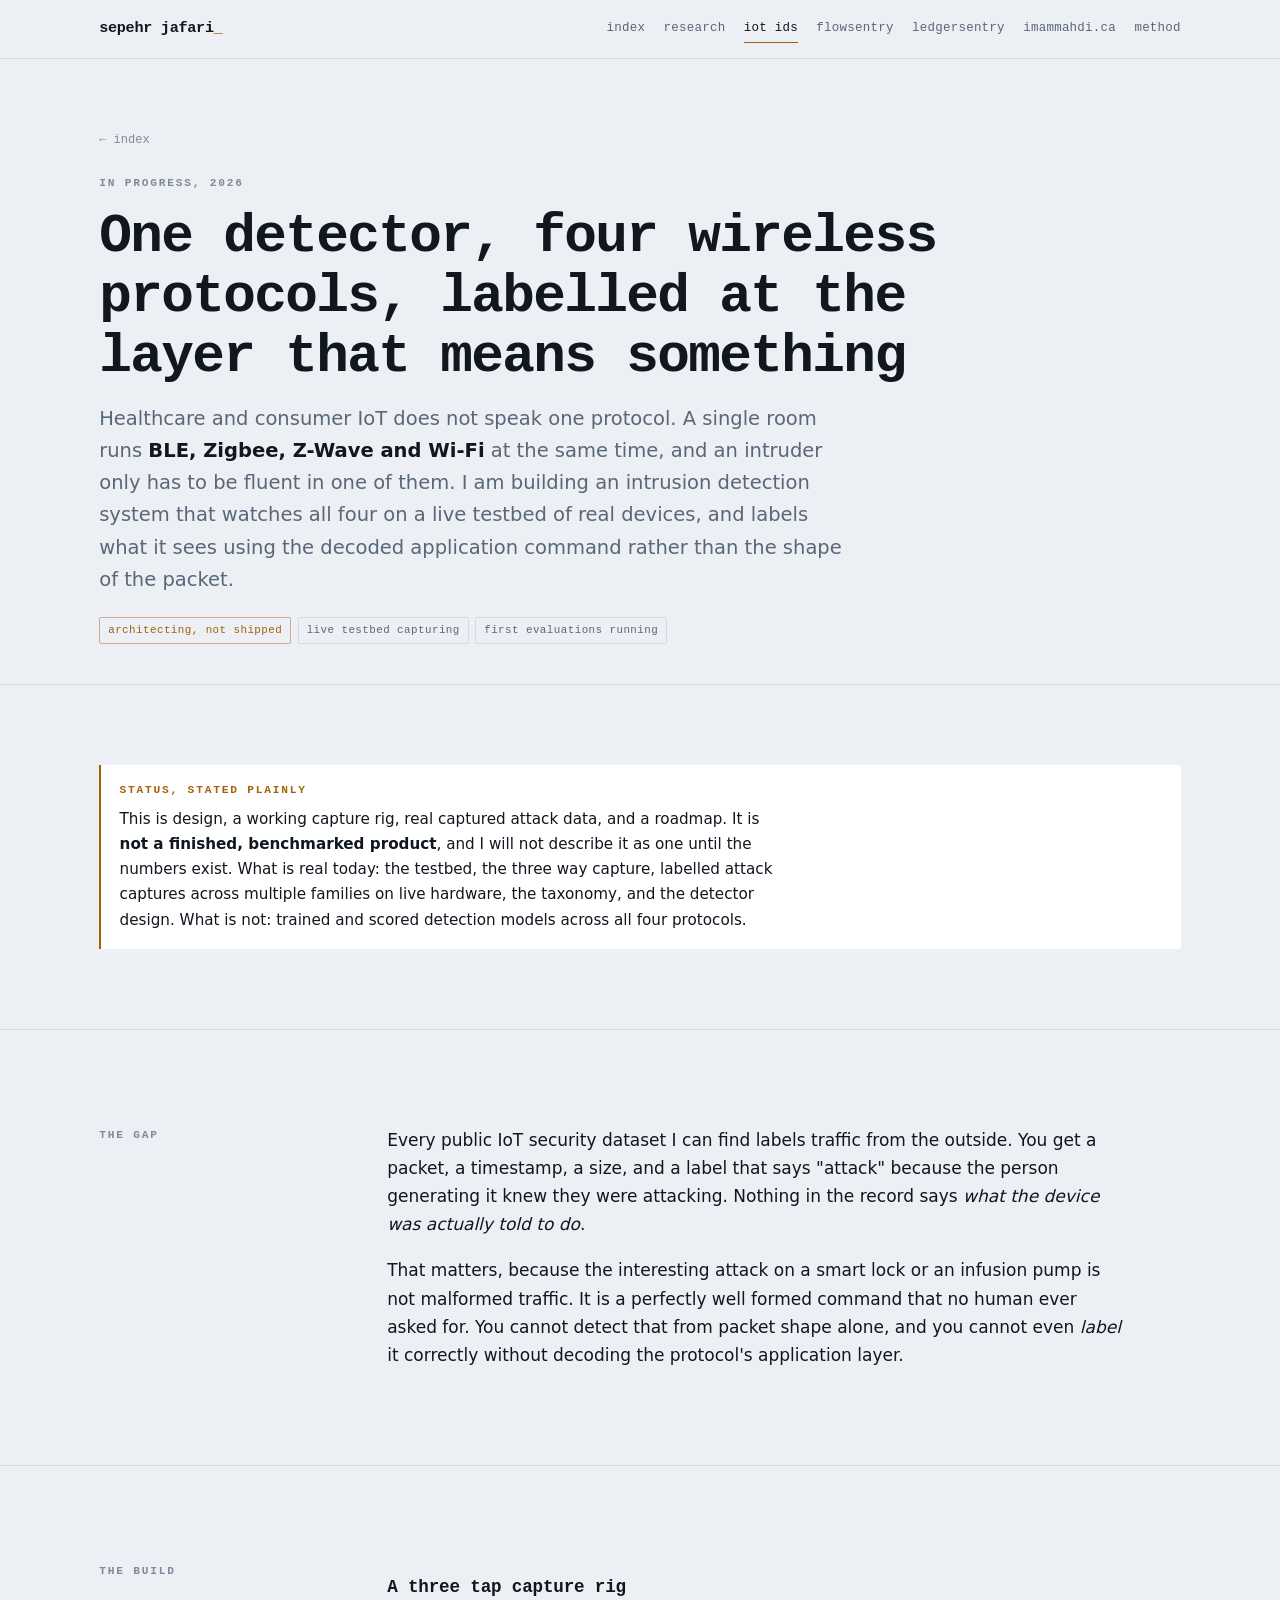
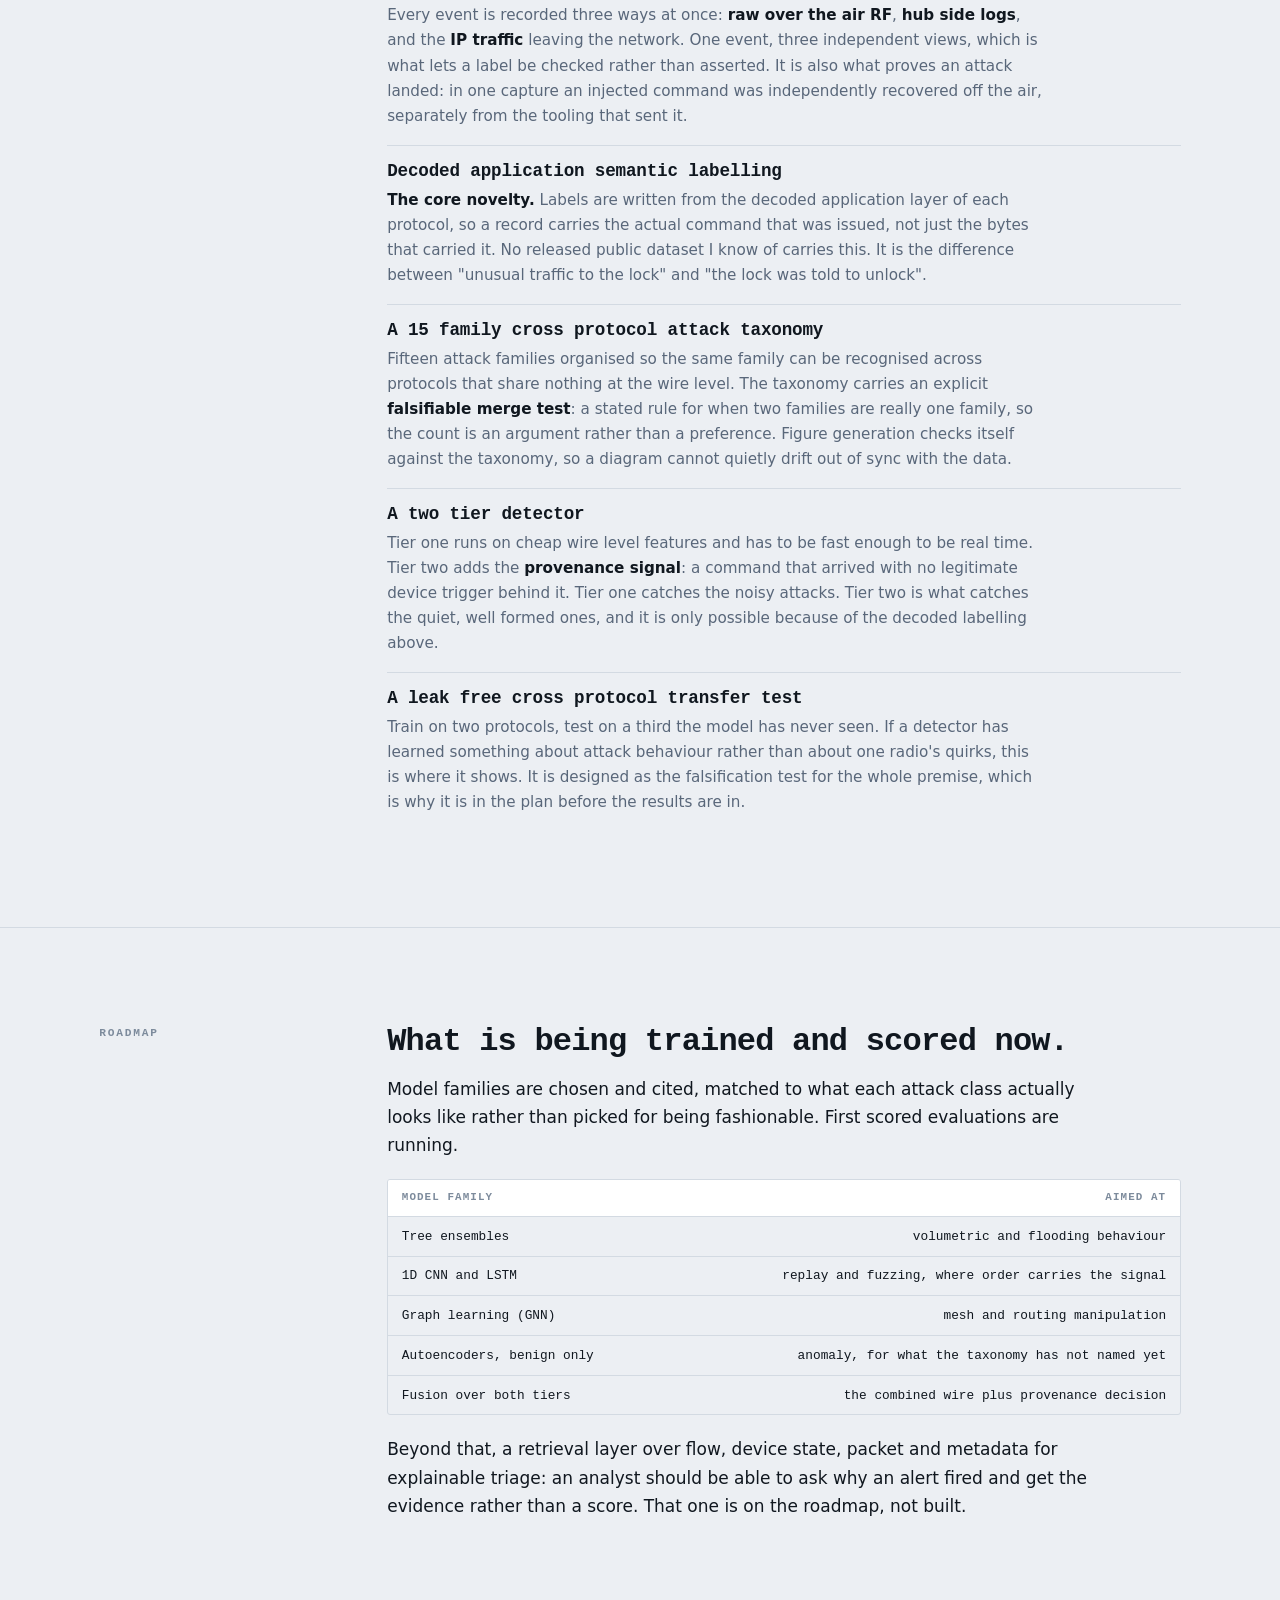
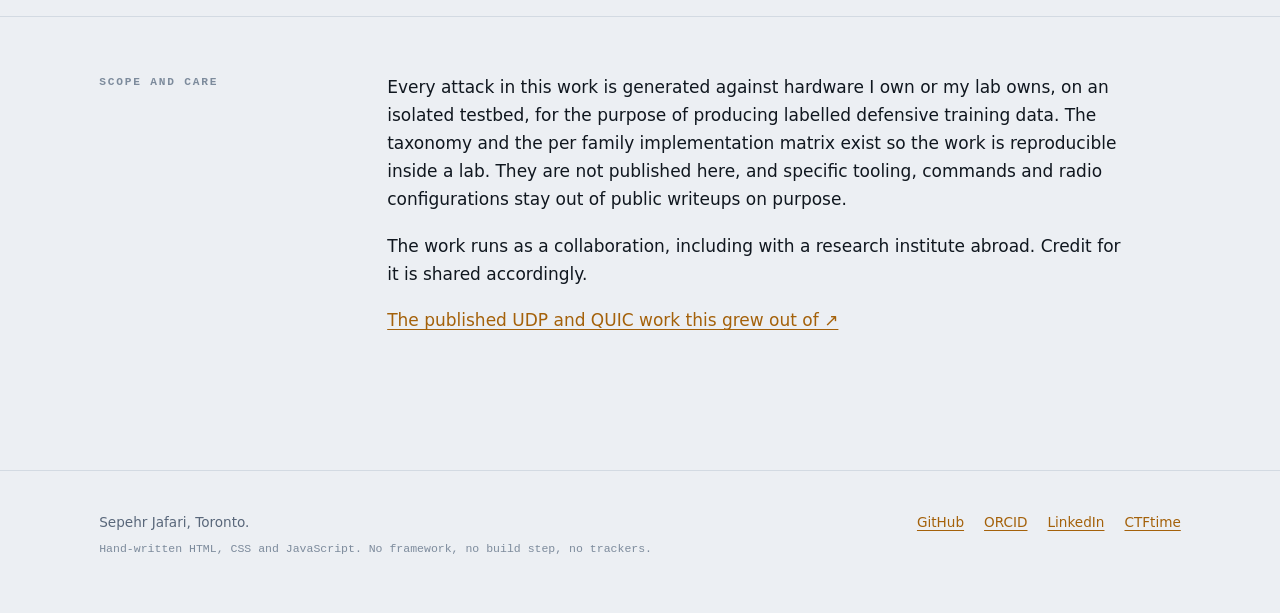
==== ids.html @ c684f10b "Replace the placeholder page with the real site Seven hand-written pages, no framework, no build ste" ====
<!DOCTYPE html>
<html lang="en">
<head>
<meta charset="utf-8">
<meta name="viewport" content="width=device-width, initial-scale=1">
<title>Four protocol IoT intrusion detection, in progress</title>
<meta name="description" content="An intrusion detection system spanning BLE, Zigbee, Z-Wave and Wi-Fi on a live testbed of real devices, labelled at the decoded application layer. Currently being architected.">
<link rel="icon" href="data:image/svg+xml,%3Csvg xmlns='http://www.w3.org/2000/svg' viewBox='0 0 16 16'%3E%3Crect width='16' height='16' fill='%23080d14'/%3E%3Crect x='2' y='3' width='4' height='4' fill='%2363d3ff'/%3E%3Crect x='7' y='3' width='4' height='4' fill='%2363d3ff'/%3E%3Crect x='12' y='3' width='2' height='4' fill='%23ff6b81'/%3E%3Crect x='2' y='9' width='4' height='4' fill='%2363d3ff'/%3E%3Crect x='7' y='9' width='7' height='4' fill='%23f0a848'/%3E%3C/svg%3E">
<link rel="stylesheet" href="assets/site.css">
</head>
<body>
<main id="main">

<section class="proj-head">
  <div class="wrap">
    <a class="backlink" href="index.html">&#8592; index</a>
    <span class="eyebrow">In progress, 2026</span>
    <h1>One detector, four wireless protocols, labelled at the layer that means something</h1>
    <p class="lede">
      Healthcare and consumer IoT does not speak one protocol. A single room runs
      <strong>BLE, Zigbee, Z-Wave and Wi-Fi</strong> at the same time, and an intruder only has to
      be fluent in one of them. I am building an intrusion detection system that watches all four
      on a live testbed of real devices, and labels what it sees using the decoded application
      command rather than the shape of the packet.
    </p>
    <div class="tags">
      <span class="tag tag-build">architecting, not shipped</span>
      <span class="tag">live testbed capturing</span>
      <span class="tag">first evaluations running</span>
    </div>
  </div>
</section>

<section class="tight">
  <div class="wrap">
    <div class="note">
      <span class="eyebrow">Status, stated plainly</span>
      <p>
        This is design, a working capture rig, real captured attack data, and a roadmap. It is
        <strong>not a finished, benchmarked product</strong>, and I will not describe it as one until
        the numbers exist. What is real today: the testbed, the three way capture, labelled attack
        captures across multiple families on live hardware, the taxonomy, and the detector design.
        What is not: trained and scored detection models across all four protocols.
      </p>
    </div>
  </div>
</section>

<section>
  <div class="wrap cols">
    <div class="col-head"><span class="eyebrow">The gap</span></div>
    <div>
      <p>
        Every public IoT security dataset I can find labels traffic from the outside. You get a
        packet, a timestamp, a size, and a label that says "attack" because the person generating it
        knew they were attacking. Nothing in the record says <em>what the device was actually told to
        do</em>.
      </p>
      <p>
        That matters, because the interesting attack on a smart lock or an infusion pump is not
        malformed traffic. It is a perfectly well formed command that no human ever asked for. You
        cannot detect that from packet shape alone, and you cannot even <em>label</em> it correctly
        without decoding the protocol's application layer.
      </p>
    </div>
  </div>
</section>

<section>
  <div class="wrap cols">
    <div class="col-head"><span class="eyebrow">The build</span></div>
    <div>
      <ul class="speclist">
        <li>
          <h3>A three tap capture rig</h3>
          <p>Every event is recorded three ways at once: <strong>raw over the air RF</strong>,
          <strong>hub side logs</strong>, and the <strong>IP traffic</strong> leaving the network.
          One event, three independent views, which is what lets a label be checked rather than
          asserted. It is also what proves an attack landed: in one capture an injected command was
          independently recovered off the air, separately from the tooling that sent it.</p>
        </li>
        <li>
          <h3>Decoded application semantic labelling</h3>
          <p><strong>The core novelty.</strong> Labels are written from the decoded application
          layer of each protocol, so a record carries the actual command that was issued, not just
          the bytes that carried it. No released public dataset I know of carries this. It is the
          difference between "unusual traffic to the lock" and "the lock was told to unlock".</p>
        </li>
        <li>
          <h3>A 15 family cross protocol attack taxonomy</h3>
          <p>Fifteen attack families organised so the same family can be recognised across
          protocols that share nothing at the wire level. The taxonomy carries an explicit
          <strong>falsifiable merge test</strong>: a stated rule for when two families are really one
          family, so the count is an argument rather than a preference. Figure generation checks
          itself against the taxonomy, so a diagram cannot quietly drift out of sync with the data.</p>
        </li>
        <li>
          <h3>A two tier detector</h3>
          <p>Tier one runs on cheap wire level features and has to be fast enough to be real time.
          Tier two adds the <strong>provenance signal</strong>: a command that arrived with no
          legitimate device trigger behind it. Tier one catches the noisy attacks. Tier two is what
          catches the quiet, well formed ones, and it is only possible because of the decoded
          labelling above.</p>
        </li>
        <li>
          <h3>A leak free cross protocol transfer test</h3>
          <p>Train on two protocols, test on a third the model has never seen. If a detector has
          learned something about attack behaviour rather than about one radio's quirks, this is
          where it shows. It is designed as the falsification test for the whole premise, which is
          why it is in the plan before the results are in.</p>
        </li>
      </ul>
    </div>
  </div>
</section>

<section>
  <div class="wrap cols">
    <div class="col-head"><span class="eyebrow">Roadmap</span></div>
    <div>
      <h2 style="margin-bottom:1rem">What is being trained and scored now.</h2>
      <p>
        Model families are chosen and cited, matched to what each attack class actually looks like
        rather than picked for being fashionable. First scored evaluations are running.
      </p>
      <div class="table-scroll">
        <table>
          <thead>
            <tr><th scope="col">Model family</th><th scope="col">Aimed at</th></tr>
          </thead>
          <tbody>
            <tr><td>Tree ensembles</td><td>volumetric and flooding behaviour</td></tr>
            <tr><td>1D CNN and LSTM</td><td>replay and fuzzing, where order carries the signal</td></tr>
            <tr><td>Graph learning (GNN)</td><td>mesh and routing manipulation</td></tr>
            <tr><td>Autoencoders, benign only</td><td>anomaly, for what the taxonomy has not named yet</td></tr>
            <tr><td>Fusion over both tiers</td><td>the combined wire plus provenance decision</td></tr>
          </tbody>
        </table>
      </div>
      <p>
        Beyond that, a retrieval layer over flow, device state, packet and metadata for explainable
        triage: an analyst should be able to ask why an alert fired and get the evidence rather than
        a score. That one is on the roadmap, not built.
      </p>
    </div>
  </div>
</section>

<section class="tight">
  <div class="wrap cols">
    <div class="col-head"><span class="eyebrow">Scope and care</span></div>
    <div>
      <p>
        Every attack in this work is generated against hardware I own or my lab owns, on an isolated
        testbed, for the purpose of producing labelled defensive training data. The taxonomy and the
        per family implementation matrix exist so the work is reproducible inside a lab. They are not
        published here, and specific tooling, commands and radio configurations stay out of public
        writeups on purpose.
      </p>
      <p>
        The work runs as a collaboration, including with a research institute abroad. Credit for it
        is shared accordingly.
      </p>
      <p><a href="research.html">The published UDP and QUIC work this grew out of &#8599;</a></p>
    </div>
  </div>
</section>

</main>
<script src="assets/site.js"></script>
</body>
</html>
---- assets/site.css ----
/* Sepehr Jafari, personal site.
   Hand-written CSS, no framework, no build step, no webfonts.
   Palette is semantic on purpose: cyan = the model answered and was right,
   rose = it answered and was wrong, grey = it abstained, amber = the control
   you are holding. Every page reuses that mapping. */

:root {
  color-scheme: dark light;

  --ink:      #080d14;
  --surface:  #0f1620;
  --raised:   #141d2a;
  --line:     #1e2a38;
  --text:     #dfe7f0;
  --muted:    #8b9bb0;
  --faint:    #5d6c80;

  --signal:   #63d3ff;
  --warn:     #ff6b81;
  --accent:   #f0a848;
  --abstain:  #33445a;

  --mono: ui-monospace, "SF Mono", "Cascadia Mono", "Segoe UI Mono", "Roboto Mono", Menlo, Consolas, monospace;
  --sans: "Segoe UI", system-ui, -apple-system, "Helvetica Neue", Arial, sans-serif;

  --wrap: 74rem;
  --gut: clamp(1.25rem, 4vw, 3.5rem);
  --rule: 1px solid var(--line);
}

@media (prefers-color-scheme: light) {
  :root {
    --ink:     #eceff3;
    --surface: #ffffff;
    --raised:  #f6f8fa;
    --line:    #d3dae2;
    --text:    #10171f;
    --muted:   #59677a;
    --faint:   #7d8b9c;
    --signal:  #0f7fb0;
    --warn:    #c02a44;
    --accent:  #a4610a;
    --abstain: #aab6c4;
  }
}

*, *::before, *::after { box-sizing: border-box; }

html { -webkit-text-size-adjust: 100%; scroll-behavior: smooth; }
@media (prefers-reduced-motion: reduce) { html { scroll-behavior: auto; } }

body {
  margin: 0;
  background: var(--ink);
  color: var(--text);
  font-family: var(--sans);
  font-size: 17px;
  line-height: 1.65;
  -webkit-font-smoothing: antialiased;
}

/* ---------- type ---------- */

h1, h2, h3, h4 {
  font-family: var(--mono);
  font-weight: 700;
  letter-spacing: -0.03em;
  line-height: 1.1;
  margin: 0;
  text-wrap: balance;
}

h1 { font-size: clamp(2rem, 5.2vw, 3.4rem); }
h2 { font-size: clamp(1.45rem, 3vw, 2rem); letter-spacing: -0.025em; }
h3 { font-size: 1.1rem; letter-spacing: -0.01em; }

p { margin: 0 0 1.1em; max-width: 68ch; }
p:last-child { margin-bottom: 0; }

a { color: var(--accent); text-decoration-thickness: 1px; text-underline-offset: 3px; }
a:hover { color: var(--text); }
a:focus-visible, button:focus-visible, input:focus-visible, summary:focus-visible {
  outline: 2px solid var(--accent);
  outline-offset: 3px;
  border-radius: 2px;
}

code, .mono { font-family: var(--mono); font-size: 0.86em; }

strong { font-weight: 650; color: var(--text); }

/* the eyebrow is always a real coordinate: a section id, a date, a status */
.eyebrow {
  font-family: var(--mono);
  font-size: 0.7rem;
  font-weight: 600;
  letter-spacing: 0.16em;
  text-transform: uppercase;
  color: var(--faint);
  margin: 0 0 0.9rem;
  display: block;
}

/* the structural device of this whole site: every number carries its source */
.cite {
  display: block;
  font-family: var(--mono);
  font-size: 0.68rem;
  line-height: 1.5;
  color: var(--faint);
  letter-spacing: 0.01em;
  margin-top: 0.35rem;
  overflow-wrap: anywhere;
}
.cite::before { content: "\21b3\00a0"; opacity: 0.55; }

/* ---------- shell ---------- */

.skip {
  position: absolute; left: -9999px;
  background: var(--accent); color: var(--ink);
  padding: 0.6rem 1rem; font-family: var(--mono); font-size: 0.8rem; z-index: 99;
}
.skip:focus { left: 1rem; top: 1rem; }

.wrap { width: 100%; max-width: var(--wrap); margin-inline: auto; padding-inline: var(--gut); }

.site-head {
  position: sticky; top: 0; z-index: 40;
  background: color-mix(in srgb, var(--ink) 88%, transparent);
  backdrop-filter: blur(10px);
  border-bottom: var(--rule);
}
.site-head .wrap {
  display: flex; align-items: center; gap: 1.5rem;
  min-height: 3.6rem; flex-wrap: wrap;
}
.brand {
  font-family: var(--mono); font-weight: 700; font-size: 0.95rem;
  letter-spacing: -0.02em; color: var(--text); text-decoration: none;
  white-space: nowrap;
}
.brand:hover { color: var(--accent); }
.brand span { color: var(--accent); }
.site-nav { display: flex; gap: 1.15rem; flex-wrap: wrap; margin-inline-start: auto; }
.site-nav a {
  font-family: var(--mono); font-size: 0.78rem; letter-spacing: 0.02em;
  color: var(--muted); text-decoration: none; padding: 0.2rem 0;
  border-bottom: 1px solid transparent;
}
.site-nav a:hover { color: var(--text); }
.site-nav a[aria-current="page"] { color: var(--text); border-bottom-color: var(--accent); }

/* On a phone the nav wraps to two rows, and two sticky rows eat a quarter of
   the viewport. Let it scroll away instead. */
@media (max-width: 46rem) {
  .site-head { position: static; }
  .site-head .wrap { padding-block: 0.75rem; gap: 0.5rem 1rem; }
  .site-nav { margin-inline-start: 0; width: 100%; }
}

.site-foot {
  border-top: var(--rule); margin-top: 5rem;
  padding-block: 2.5rem 3.5rem;
  font-size: 0.85rem; color: var(--muted);
}
.site-foot .wrap { display: flex; flex-wrap: wrap; gap: 1rem 2.5rem; align-items: baseline; }
.site-foot .mono { color: var(--faint); }
.foot-links { display: flex; gap: 1.25rem; flex-wrap: wrap; margin-inline-start: auto; }

/* ---------- sections ---------- */

section { padding-block: clamp(3.5rem, 8vw, 6rem); }
section + section { border-top: var(--rule); }
.tight { padding-block: clamp(2.5rem, 5vw, 3.5rem); }

.lede { font-size: clamp(1.05rem, 2vw, 1.22rem); color: var(--muted); max-width: 60ch; }
.lede strong { color: var(--text); }

.cols {
  display: grid; gap: clamp(1.5rem, 4vw, 3rem);
  grid-template-columns: minmax(0, 15rem) minmax(0, 1fr);
  align-items: start;
}
@media (max-width: 52rem) { .cols { grid-template-columns: 1fr; } }
.cols > .col-head { position: sticky; top: 5rem; }
@media (max-width: 52rem) { .cols > .col-head { position: static; } }

/* ---------- hero ---------- */

.hero { padding-block: clamp(3rem, 7vw, 5.5rem) clamp(2.5rem, 5vw, 4rem); }
.hero-grid {
  display: grid; gap: clamp(2rem, 5vw, 3.5rem);
  grid-template-columns: minmax(0, 1fr) minmax(0, 34rem);
  align-items: center;
}
@media (max-width: 62rem) { .hero-grid { grid-template-columns: 1fr; } }

.hero h1 { margin-bottom: 1.25rem; }
.hero h1 em {
  font-style: normal; color: var(--accent);
}
.hero-sub { font-size: clamp(1rem, 1.8vw, 1.15rem); color: var(--muted); max-width: 46ch; }
.hero-meta {
  margin-top: 1.75rem; display: flex; flex-wrap: wrap; gap: 0.5rem 0.6rem;
}

/* ---------- the instrument (signature element) ---------- */

.instrument {
  background: var(--surface);
  border: var(--rule);
  border-radius: 3px;
  padding: 1.15rem 1.25rem 1.35rem;
}
.instrument-head {
  display: flex; justify-content: space-between; align-items: baseline;
  gap: 1rem; margin-bottom: 0.9rem; flex-wrap: wrap;
}
.instrument-head h2 { font-size: 0.82rem; letter-spacing: 0.1em; text-transform: uppercase; color: var(--muted); font-weight: 600; }

#flowgrid {
  display: block; width: 100%; height: auto; aspect-ratio: 73 / 30;
  border-radius: 2px;
}

.readout {
  display: grid; grid-template-columns: repeat(3, minmax(0, 1fr));
  gap: 0.75rem; margin-top: 1rem;
  font-family: var(--mono);
}
.readout div { min-width: 0; }
.readout .k {
  display: block; font-size: 0.63rem; letter-spacing: 0.12em;
  text-transform: uppercase; color: var(--faint); margin-bottom: 0.2rem;
}
.readout .v { font-size: clamp(1.05rem, 2.6vw, 1.45rem); font-weight: 700; letter-spacing: -0.02em; }
.v-signal { color: var(--signal); }
.v-warn { color: var(--warn); }
.v-accent { color: var(--accent); }

.knob { margin-top: 1.15rem; }
.knob label {
  display: flex; justify-content: space-between; align-items: baseline;
  font-family: var(--mono); font-size: 0.72rem; color: var(--muted);
  letter-spacing: 0.05em; margin-bottom: 0.5rem;
}
.knob label b { color: var(--accent); font-size: 0.85rem; }

input[type="range"] {
  -webkit-appearance: none; appearance: none;
  width: 100%; height: 26px; background: transparent; margin: 0; cursor: grab;
}
input[type="range"]:active { cursor: grabbing; }
input[type="range"]::-webkit-slider-runnable-track {
  height: 3px; background: var(--line); border-radius: 2px;
}
input[type="range"]::-moz-range-track {
  height: 3px; background: var(--line); border-radius: 2px;
}
input[type="range"]::-webkit-slider-thumb {
  -webkit-appearance: none; appearance: none;
  width: 13px; height: 22px; margin-top: -9.5px;
  background: var(--accent); border: none; border-radius: 1px;
}
input[type="range"]::-moz-range-thumb {
  width: 13px; height: 22px;
  background: var(--accent); border: none; border-radius: 1px;
}

.legend {
  display: flex; flex-wrap: wrap; gap: 0.4rem 1.1rem;
  margin-top: 0.85rem;
  font-family: var(--mono); font-size: 0.67rem; color: var(--muted);
}
.legend span { display: inline-flex; align-items: center; gap: 0.4rem; }
.legend i { width: 9px; height: 9px; border-radius: 1px; display: inline-block; }

/* ---------- ledger (verified numbers strip) ---------- */

.ledger { display: grid; gap: 1.75rem 2.5rem; grid-template-columns: repeat(auto-fit, minmax(15rem, 1fr)); }
.ledger .num {
  font-family: var(--mono); font-size: clamp(1.6rem, 3.4vw, 2.1rem);
  font-weight: 700; letter-spacing: -0.035em; line-height: 1;
  display: block; margin-bottom: 0.4rem;
}
.ledger .lbl { font-size: 0.92rem; color: var(--muted); display: block; max-width: 32ch; }

/* ---------- work index ---------- */

.work { border-top: var(--rule); }
.work-item {
  display: grid; gap: 0.4rem 2rem;
  grid-template-columns: 4.5rem minmax(0, 1fr) auto;
  align-items: baseline;
  padding-block: 1.6rem;
  border-bottom: var(--rule);
  text-decoration: none; color: inherit;
}
.work-item:hover { background: var(--surface); }
.work-item:hover .work-title { color: var(--accent); }
.work-year { font-family: var(--mono); font-size: 0.75rem; color: var(--faint); }
.work-title { font-family: var(--mono); font-weight: 700; font-size: 1.05rem; letter-spacing: -0.02em; }
.work-desc { font-size: 0.93rem; color: var(--muted); margin-top: 0.25rem; max-width: 62ch; }
.work-go { font-family: var(--mono); font-size: 0.75rem; color: var(--faint); white-space: nowrap; }
.work-item:hover .work-go { color: var(--accent); }
@media (max-width: 46rem) {
  .work-item { grid-template-columns: 1fr; gap: 0.3rem; }
  .work-go { display: none; }
}

/* ---------- tags / status pills ---------- */

.tag {
  display: inline-block;
  font-family: var(--mono); font-size: 0.68rem; letter-spacing: 0.04em;
  padding: 0.2rem 0.5rem;
  border: 1px solid var(--line); border-radius: 2px;
  color: var(--muted); white-space: nowrap;
}
.tag-live   { color: var(--signal); border-color: color-mix(in srgb, var(--signal) 45%, transparent); }
.tag-build  { color: var(--accent); border-color: color-mix(in srgb, var(--accent) 45%, transparent); }
.tag-paper  { color: var(--text); border-color: var(--muted); }
.tags { display: flex; flex-wrap: wrap; gap: 0.4rem; margin-top: 1.25rem; }

/* ---------- tables ---------- */

.table-scroll { overflow-x: auto; margin-block: 1.25rem; border: var(--rule); border-radius: 3px; }
table { border-collapse: collapse; width: 100%; font-family: var(--mono); font-size: 0.8rem; }
th, td { padding: 0.55rem 0.85rem; text-align: right; white-space: nowrap; border-bottom: var(--rule); }
th:first-child, td:first-child { text-align: left; }
thead th { color: var(--faint); font-weight: 600; font-size: 0.68rem; letter-spacing: 0.1em; text-transform: uppercase; background: var(--surface); }
tbody tr:last-child td { border-bottom: none; }

/* Row marking. The colour must not set `color` on the cells, or it beats
   td.best on specificity and silently swallows the per-column highlights. */
tr.win td  { background: color-mix(in srgb, var(--signal) 12%, transparent); }
tr.mine td { background: color-mix(in srgb, var(--accent) 12%, transparent); }
tr.win td:first-child  { box-shadow: inset 2px 0 0 var(--signal); }
tr.mine td:first-child { box-shadow: inset 2px 0 0 var(--accent); }
td.best { color: var(--signal); font-weight: 700; }

table caption { caption-side: bottom; text-align: left; }
.table-note { margin-top: -0.65rem; margin-bottom: 1.5rem; }

/* ---------- callouts ---------- */

.note {
  border-inline-start: 2px solid var(--accent);
  background: var(--surface);
  padding: 1rem 1.15rem;
  margin-block: 1.5rem;
  border-radius: 0 3px 3px 0;
}
.note .eyebrow { color: var(--accent); margin-bottom: 0.5rem; }
.note p { font-size: 0.95rem; }
.note-warn { border-inline-start-color: var(--warn); }
.note-warn .eyebrow { color: var(--warn); }

.panel {
  background: var(--surface); border: var(--rule); border-radius: 3px;
  padding: clamp(1.15rem, 3vw, 1.75rem);
}

/* ---------- feature lists ---------- */

.speclist { list-style: none; padding: 0; margin: 0; }
.speclist > li {
  padding-block: 1rem;
  border-bottom: var(--rule);
}
.speclist > li:last-child { border-bottom: none; }
.speclist h3 { margin-bottom: 0.4rem; }
.speclist p { font-size: 0.95rem; color: var(--muted); margin-bottom: 0; }
.speclist p strong { color: var(--text); font-weight: 600; }

.stack { display: flex; flex-wrap: wrap; gap: 0.4rem; margin-top: 1rem; }

/* ---------- project page header ---------- */

.proj-head { padding-block: clamp(2.5rem, 6vw, 4rem) clamp(1.75rem, 4vw, 2.5rem); }
.proj-head h1 { margin-bottom: 1rem; }
.proj-links { display: flex; flex-wrap: wrap; gap: 0.5rem 1.25rem; margin-top: 1.5rem; font-family: var(--mono); font-size: 0.82rem; }

.backlink {
  font-family: var(--mono); font-size: 0.75rem; color: var(--faint);
  text-decoration: none; display: inline-block; margin-bottom: 1.5rem;
}
.backlink:hover { color: var(--accent); }

hr.rule { border: none; border-top: var(--rule); margin-block: 2.5rem; }
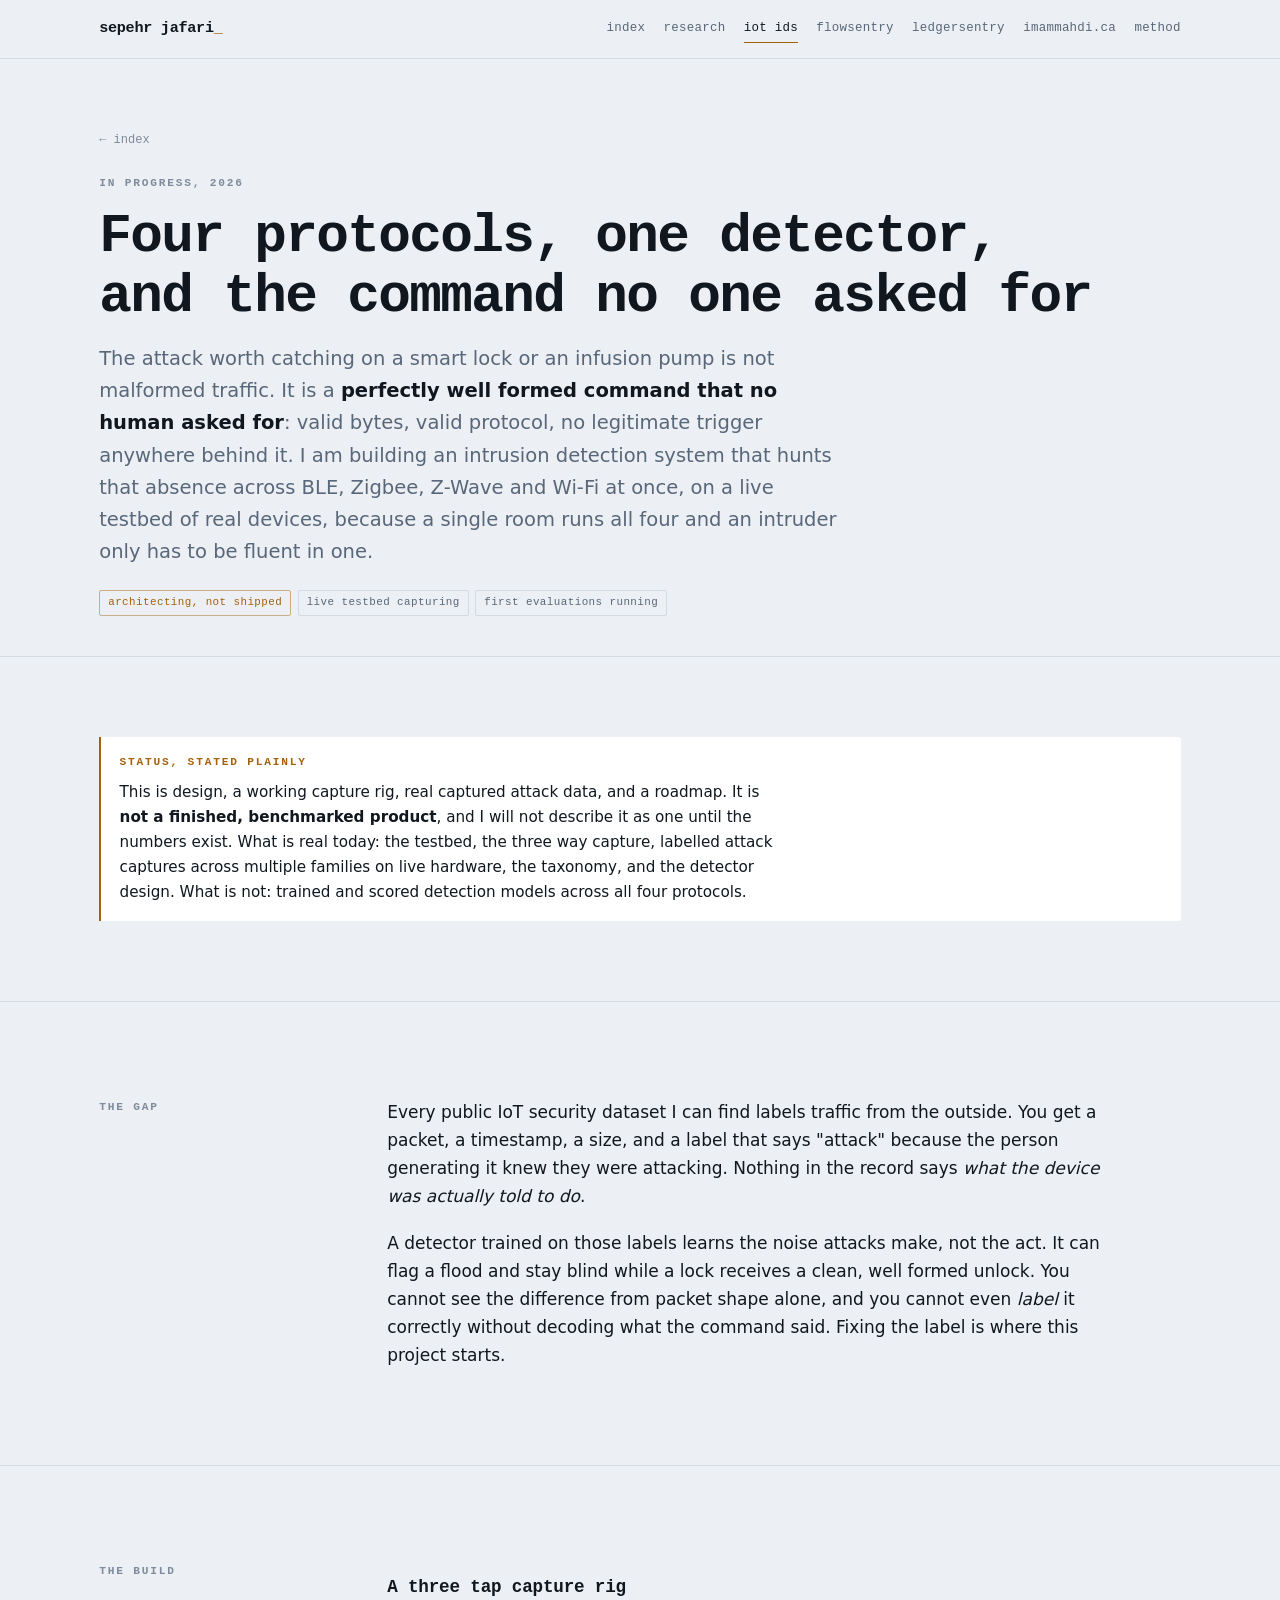
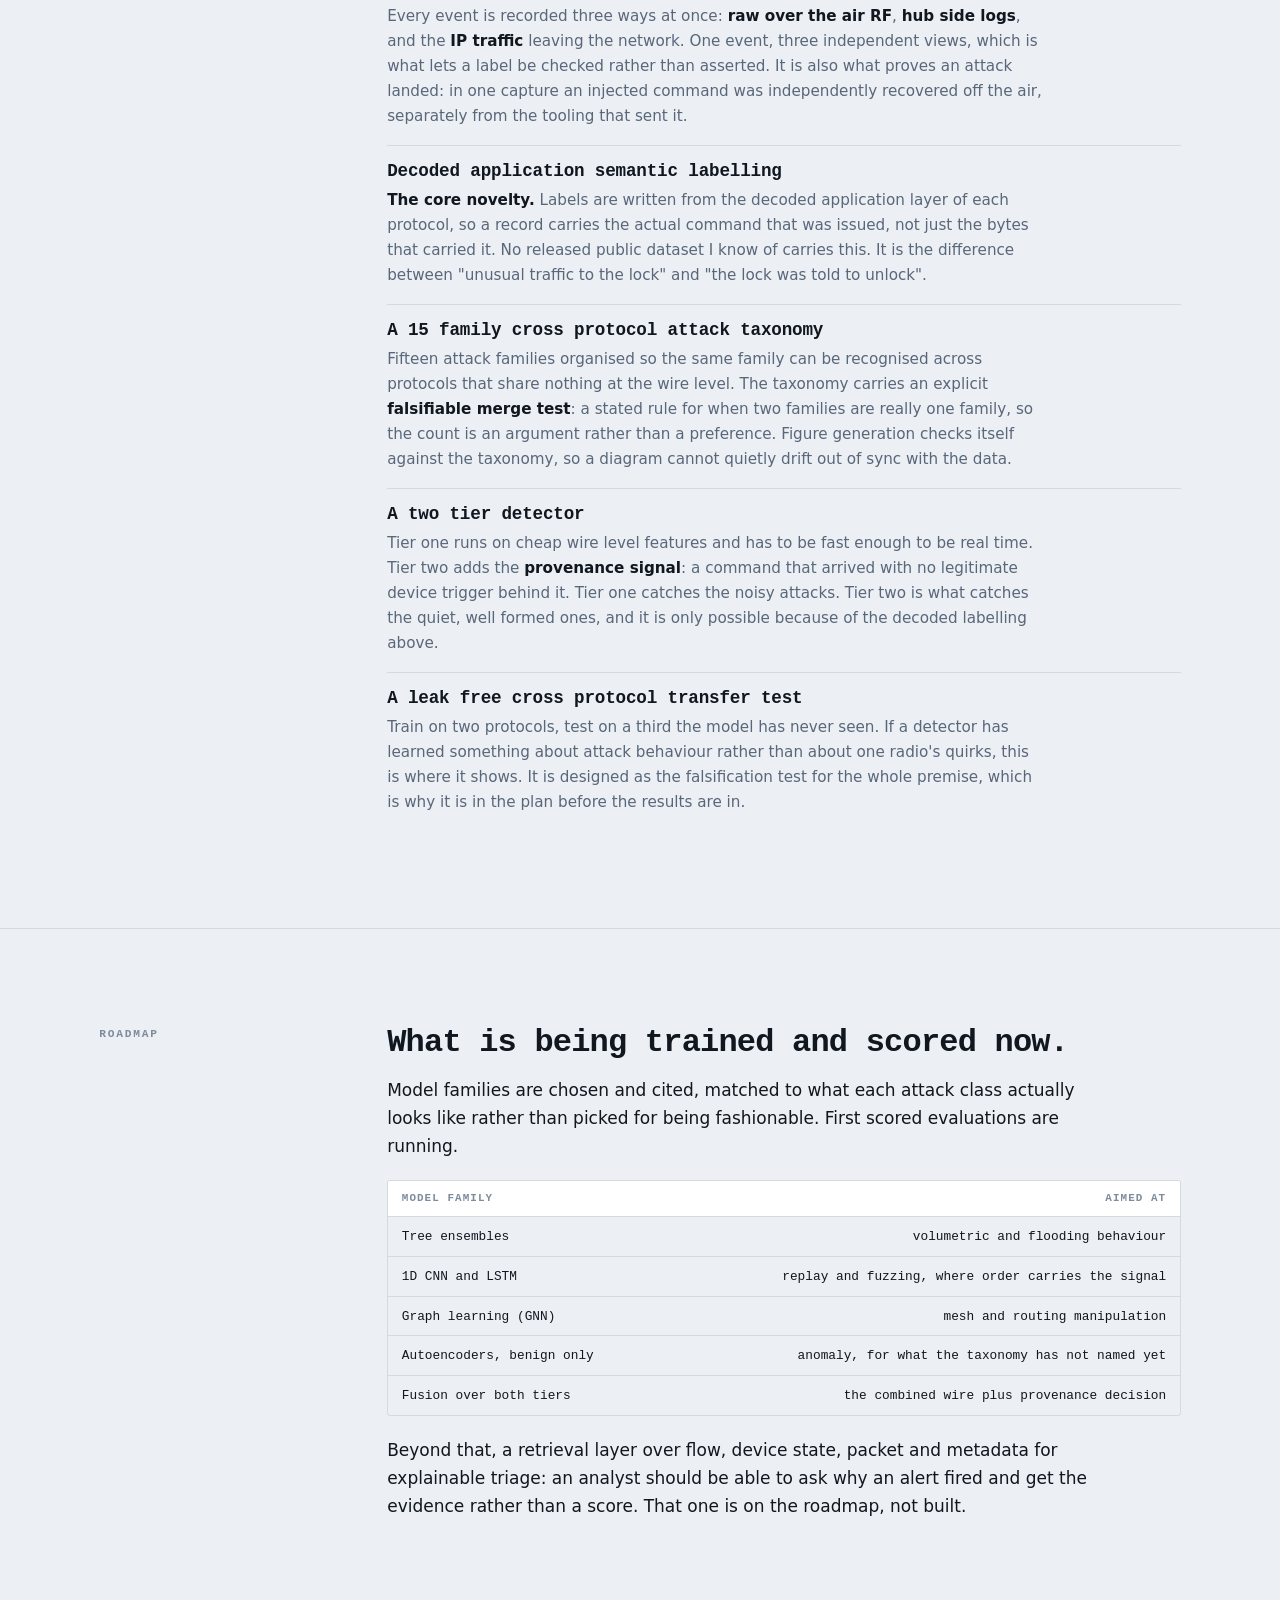
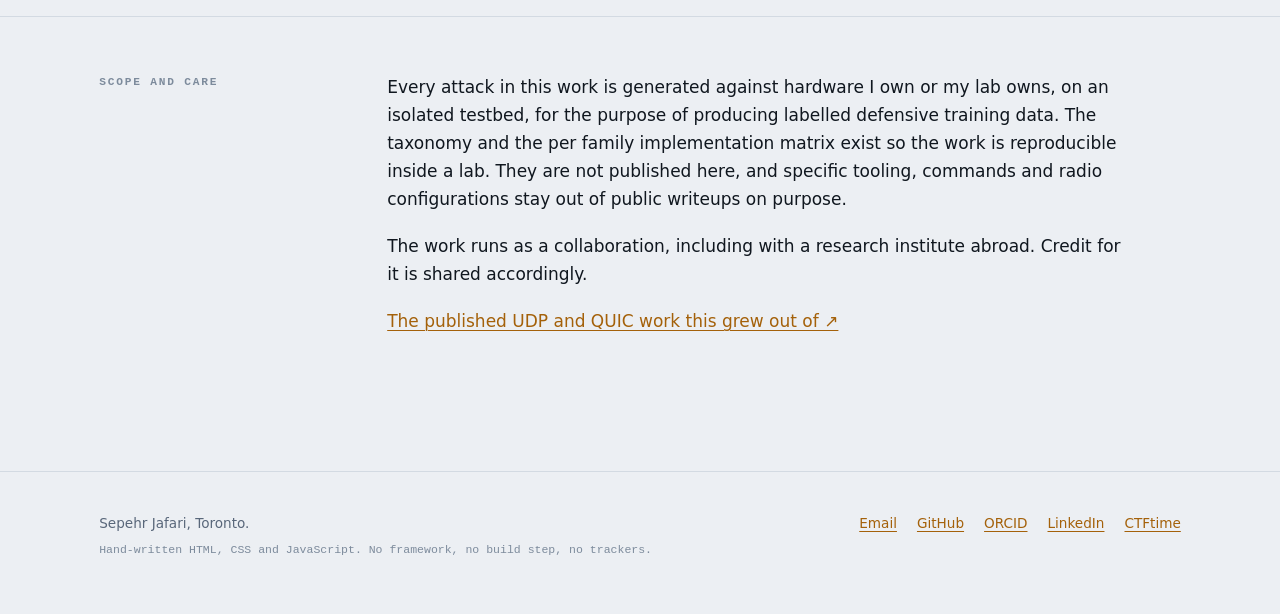
==== commit 9236ceba: "Lead every page with the thing only I can say LedgerSentry led with "the same engine as FlowSentry" " ====
--- a/ids.html
+++ b/ids.html
@@ -4,7 +4,7 @@
 <meta charset="utf-8">
 <meta name="viewport" content="width=device-width, initial-scale=1">
 <title>Four protocol IoT intrusion detection, in progress</title>
-<meta name="description" content="An intrusion detection system spanning BLE, Zigbee, Z-Wave and Wi-Fi on a live testbed of real devices, labelled at the decoded application layer. Currently being architected.">
+<meta name="description" content="An intrusion detection system being architected across BLE, Zigbee, Z-Wave and Wi-Fi on a live testbed of real devices, labelled at the decoded application layer to catch well formed commands with no legitimate trigger behind them.">
 <link rel="icon" href="data:image/svg+xml,%3Csvg xmlns='http://www.w3.org/2000/svg' viewBox='0 0 16 16'%3E%3Crect width='16' height='16' fill='%23080d14'/%3E%3Crect x='2' y='3' width='4' height='4' fill='%2363d3ff'/%3E%3Crect x='7' y='3' width='4' height='4' fill='%2363d3ff'/%3E%3Crect x='12' y='3' width='2' height='4' fill='%23ff6b81'/%3E%3Crect x='2' y='9' width='4' height='4' fill='%2363d3ff'/%3E%3Crect x='7' y='9' width='7' height='4' fill='%23f0a848'/%3E%3C/svg%3E">
 <link rel="stylesheet" href="assets/site.css">
 </head>
@@ -15,13 +15,14 @@
   <div class="wrap">
     <a class="backlink" href="index.html">&#8592; index</a>
     <span class="eyebrow">In progress, 2026</span>
-    <h1>One detector, four wireless protocols, labelled at the layer that means something</h1>
+    <h1>Four protocols, one detector, and the command no one asked for</h1>
     <p class="lede">
-      Healthcare and consumer IoT does not speak one protocol. A single room runs
-      <strong>BLE, Zigbee, Z-Wave and Wi-Fi</strong> at the same time, and an intruder only has to
-      be fluent in one of them. I am building an intrusion detection system that watches all four
-      on a live testbed of real devices, and labels what it sees using the decoded application
-      command rather than the shape of the packet.
+      The attack worth catching on a smart lock or an infusion pump is not malformed traffic. It is
+      a <strong>perfectly well formed command that no human asked for</strong>: valid bytes, valid
+      protocol, no legitimate trigger anywhere behind it. I am building an intrusion detection
+      system that hunts that absence across BLE, Zigbee, Z-Wave and Wi-Fi at once, on a live
+      testbed of real devices, because a single room runs all four and an intruder only has to be
+      fluent in one.
     </p>
     <div class="tags">
       <span class="tag tag-build">architecting, not shipped</span>
@@ -57,10 +58,10 @@
         do</em>.
       </p>
       <p>
-        That matters, because the interesting attack on a smart lock or an infusion pump is not
-        malformed traffic. It is a perfectly well formed command that no human ever asked for. You
-        cannot detect that from packet shape alone, and you cannot even <em>label</em> it correctly
-        without decoding the protocol's application layer.
+        A detector trained on those labels learns the noise attacks make, not the act. It can flag
+        a flood and stay blind while a lock receives a clean, well formed unlock. You cannot see
+        the difference from packet shape alone, and you cannot even <em>label</em> it correctly
+        without decoding what the command said. Fixing the label is where this project starts.
       </p>
     </div>
   </div>
--- a/assets/site.css
+++ b/assets/site.css
@@ -182,7 +182,10 @@
   grid-template-columns: minmax(0, 15rem) minmax(0, 1fr);
   align-items: start;
 }
-@media (max-width: 52rem) { .cols { grid-template-columns: 1fr; } }
+/* minmax(0, 1fr), not 1fr: a bare 1fr means minmax(auto, 1fr), and the
+   automatic minimum lets a wide table inside .table-scroll push the whole
+   column past the viewport on a phone. */
+@media (max-width: 52rem) { .cols { grid-template-columns: minmax(0, 1fr); } }
 .cols > .col-head { position: sticky; top: 5rem; }
 @media (max-width: 52rem) { .cols > .col-head { position: static; } }
 
@@ -194,7 +197,7 @@
   grid-template-columns: minmax(0, 1fr) minmax(0, 34rem);
   align-items: center;
 }
-@media (max-width: 62rem) { .hero-grid { grid-template-columns: 1fr; } }
+@media (max-width: 62rem) { .hero-grid { grid-template-columns: minmax(0, 1fr); } }
 
 .hero h1 { margin-bottom: 1.25rem; }
 .hero h1 em {
@@ -389,3 +392,34 @@
 .backlink:hover { color: var(--accent); }
 
 hr.rule { border: none; border-top: var(--rule); margin-block: 2.5rem; }
+
+/* ---------- motion ----------
+   Every animation on the site lives inside this one block, so honouring
+   prefers-reduced-motion is a property of the stylesheet's structure, not a
+   promise. The canvas instrument checks the same media query in JS and runs
+   no animation loop at all when it matches. */
+
+@media (prefers-reduced-motion: no-preference) {
+
+  /* the caret in the wordmark: the site is a running instrument, not a brochure */
+  .brand span { animation: caret 1.2s step-end infinite; }
+  @keyframes caret {
+    0%, 55% { opacity: 1; }
+    56%, 100% { opacity: 0; }
+  }
+
+  /* one orchestrated entrance on the index hero, under a second in total */
+  .hero [data-reveal] { animation: rise 0.55s cubic-bezier(0.2, 0.7, 0.3, 1) both; }
+  .hero [data-reveal="2"] { animation-delay: 0.07s; }
+  .hero [data-reveal="3"] { animation-delay: 0.14s; }
+  .hero [data-reveal="4"] { animation-delay: 0.21s; }
+  .hero [data-reveal="5"] { animation-delay: 0.3s; }
+  @keyframes rise {
+    from { opacity: 0; transform: translateY(0.6rem); }
+    to   { opacity: 1; transform: none; }
+  }
+
+  /* work rows point where they go */
+  .work-go { transition: transform 0.18s ease, color 0.18s ease; }
+  .work-item:hover .work-go { transform: translateX(0.3rem); }
+}
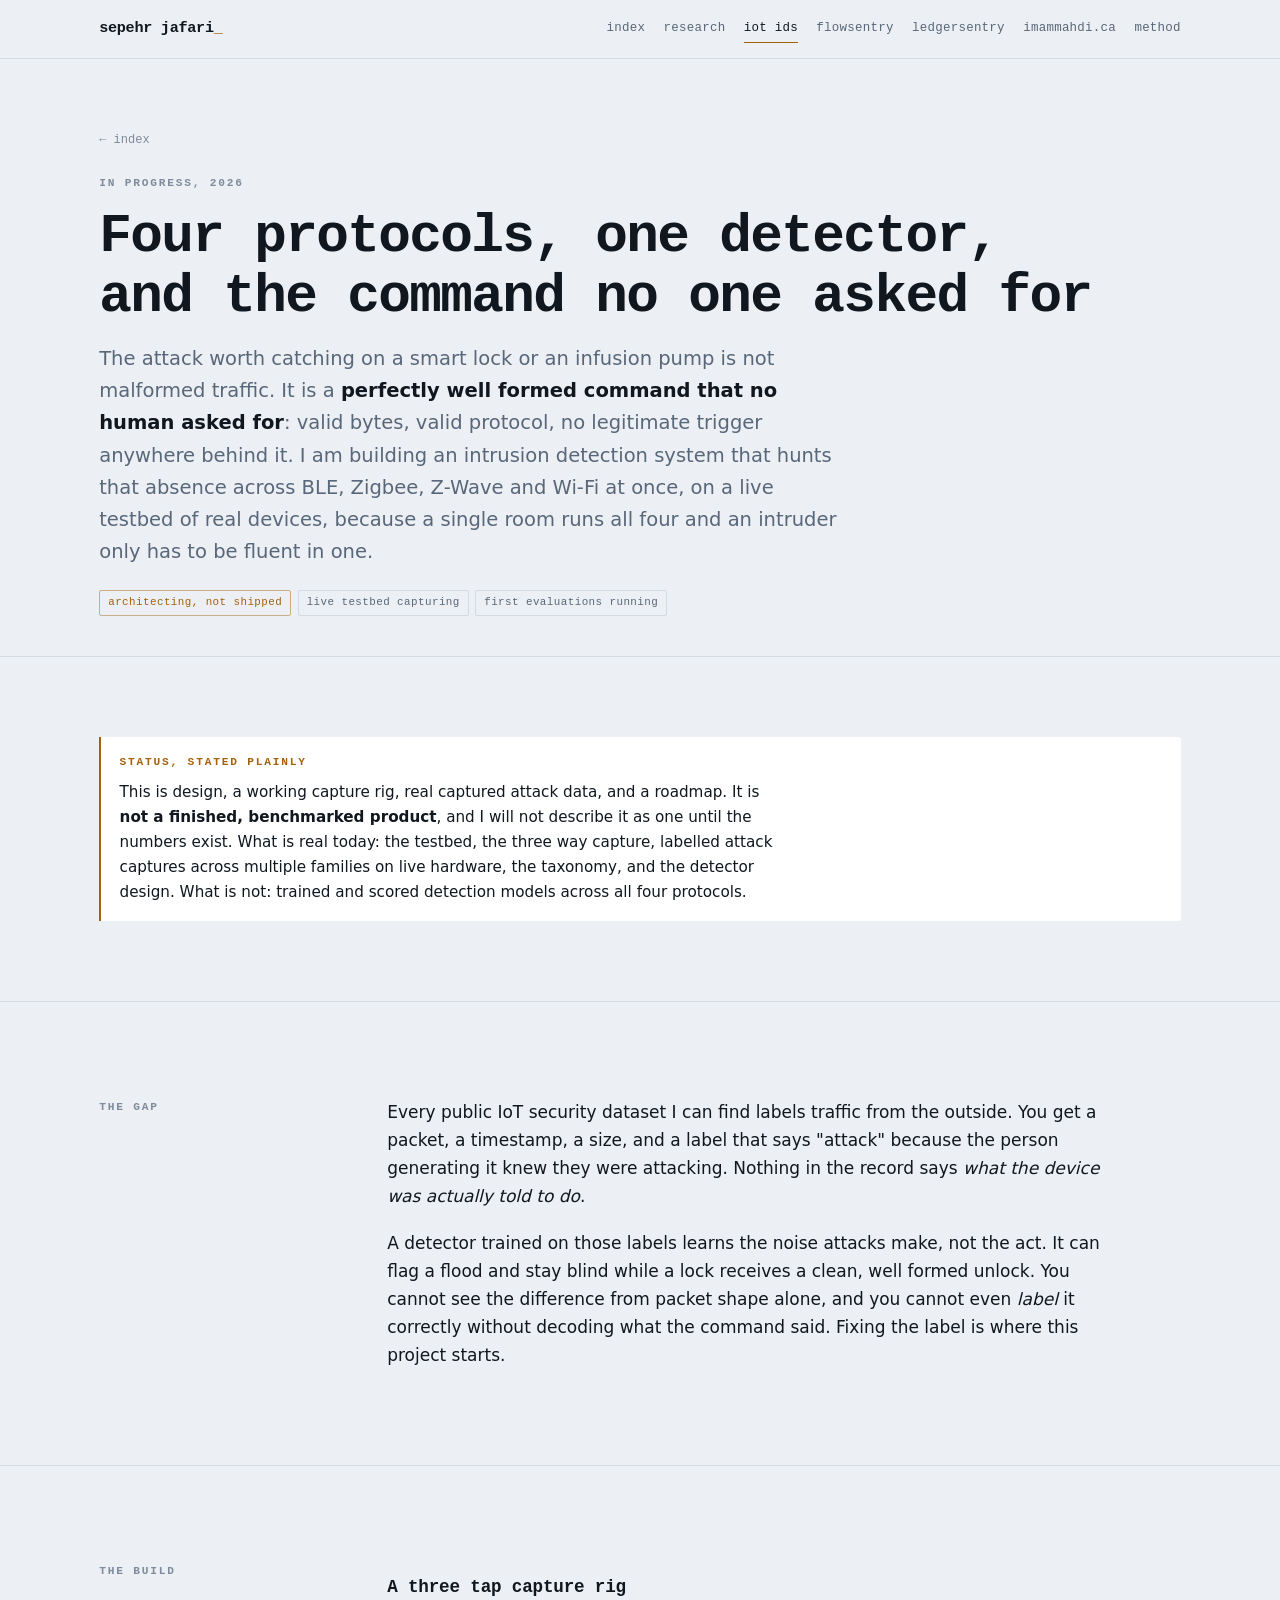
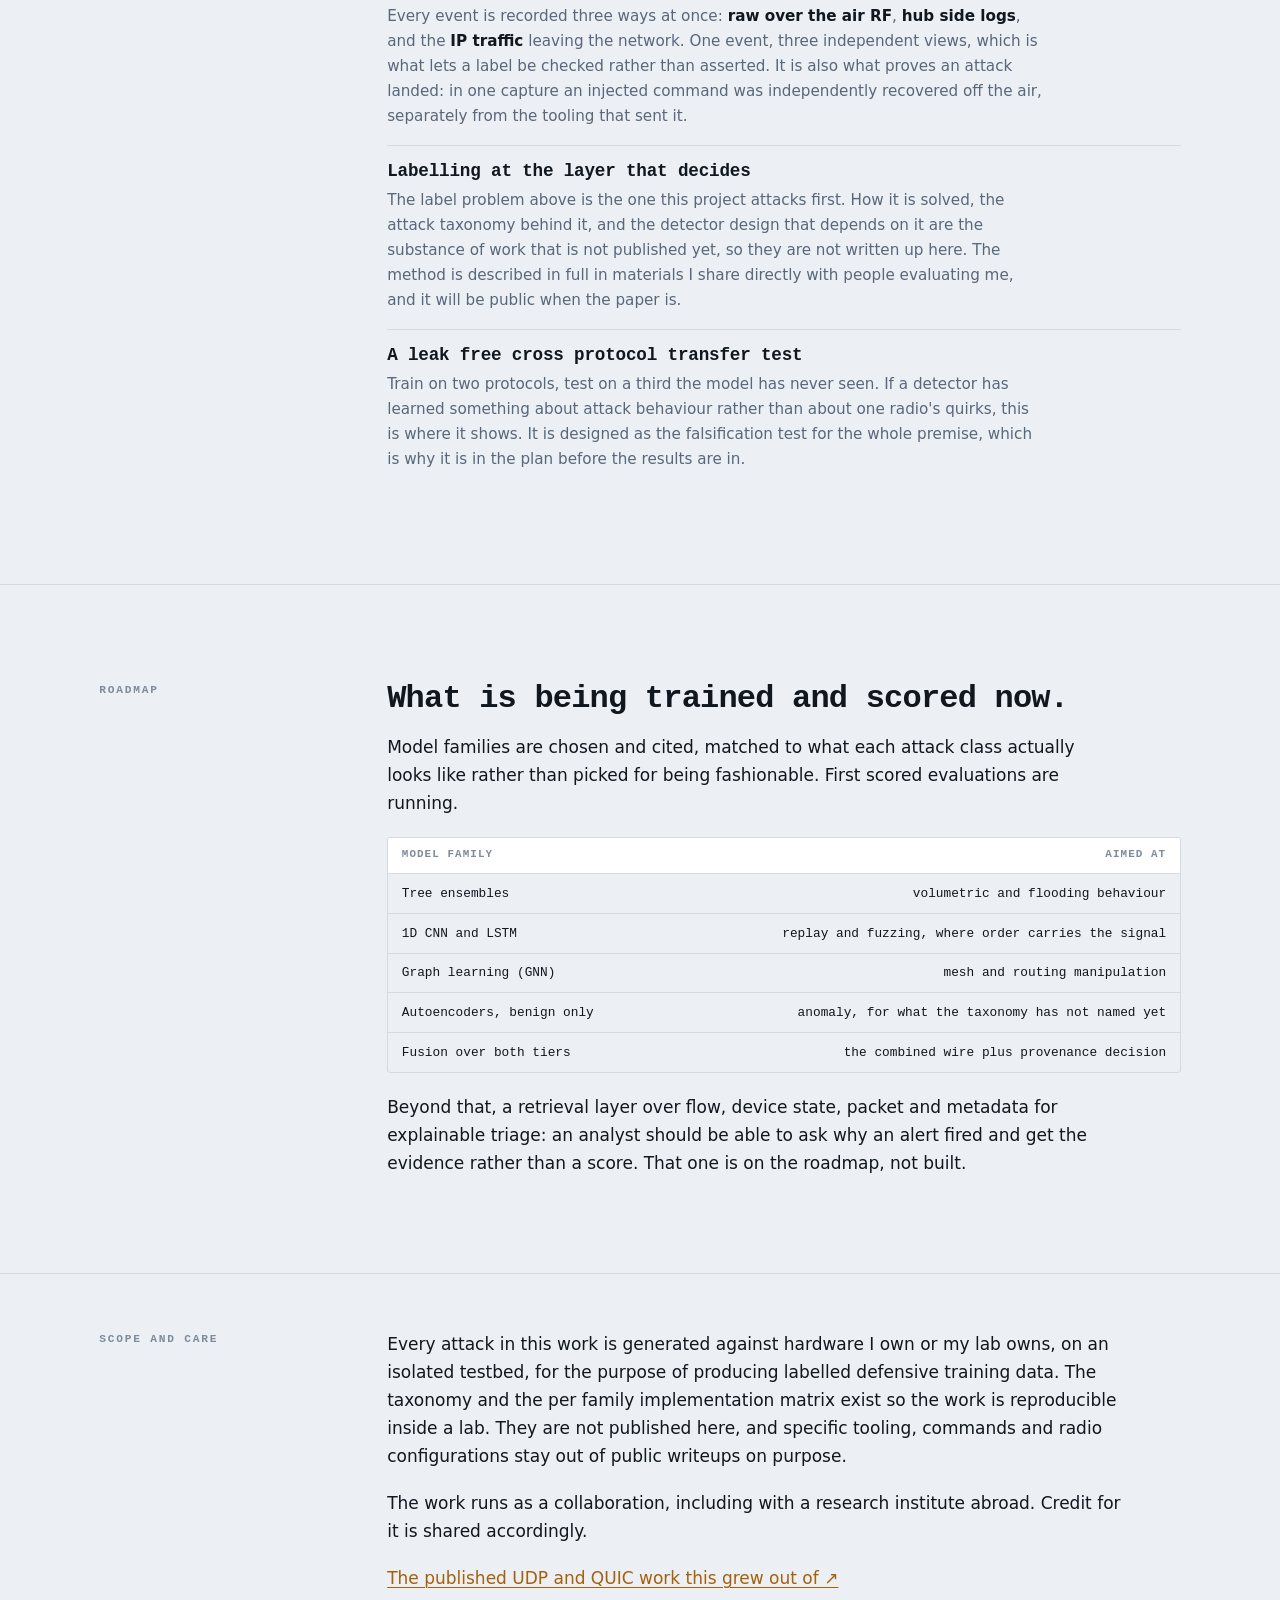
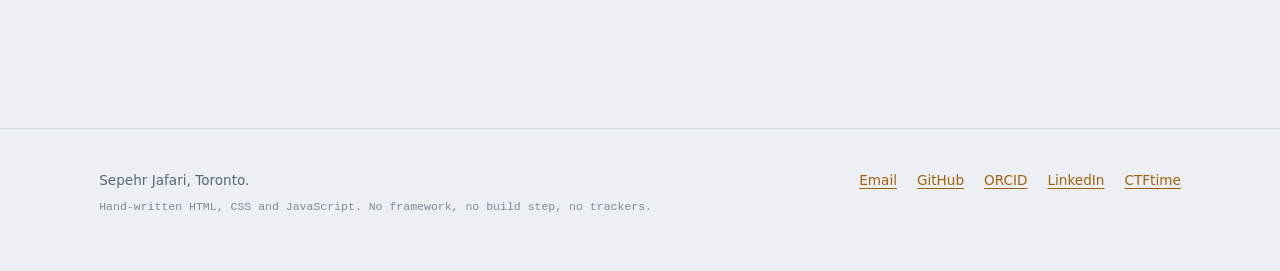
==== commit 060efd0e: "Take the unpublished novelty off the public IoT page The page named the core contribution, said no r" ====
--- a/ids.html
+++ b/ids.html
@@ -81,27 +81,12 @@
           independently recovered off the air, separately from the tooling that sent it.</p>
         </li>
         <li>
-          <h3>Decoded application semantic labelling</h3>
-          <p><strong>The core novelty.</strong> Labels are written from the decoded application
-          layer of each protocol, so a record carries the actual command that was issued, not just
-          the bytes that carried it. No released public dataset I know of carries this. It is the
-          difference between "unusual traffic to the lock" and "the lock was told to unlock".</p>
-        </li>
-        <li>
-          <h3>A 15 family cross protocol attack taxonomy</h3>
-          <p>Fifteen attack families organised so the same family can be recognised across
-          protocols that share nothing at the wire level. The taxonomy carries an explicit
-          <strong>falsifiable merge test</strong>: a stated rule for when two families are really one
-          family, so the count is an argument rather than a preference. Figure generation checks
-          itself against the taxonomy, so a diagram cannot quietly drift out of sync with the data.</p>
-        </li>
-        <li>
-          <h3>A two tier detector</h3>
-          <p>Tier one runs on cheap wire level features and has to be fast enough to be real time.
-          Tier two adds the <strong>provenance signal</strong>: a command that arrived with no
-          legitimate device trigger behind it. Tier one catches the noisy attacks. Tier two is what
-          catches the quiet, well formed ones, and it is only possible because of the decoded
-          labelling above.</p>
+          <h3>Labelling at the layer that decides</h3>
+          <p>The label problem above is the one this project attacks first. How it is solved,
+          the attack taxonomy behind it, and the detector design that depends on it are the
+          substance of work that is not published yet, so they are not written up here. The
+          method is described in full in materials I share directly with people evaluating me,
+          and it will be public when the paper is.</p>
         </li>
         <li>
           <h3>A leak free cross protocol transfer test</h3>
